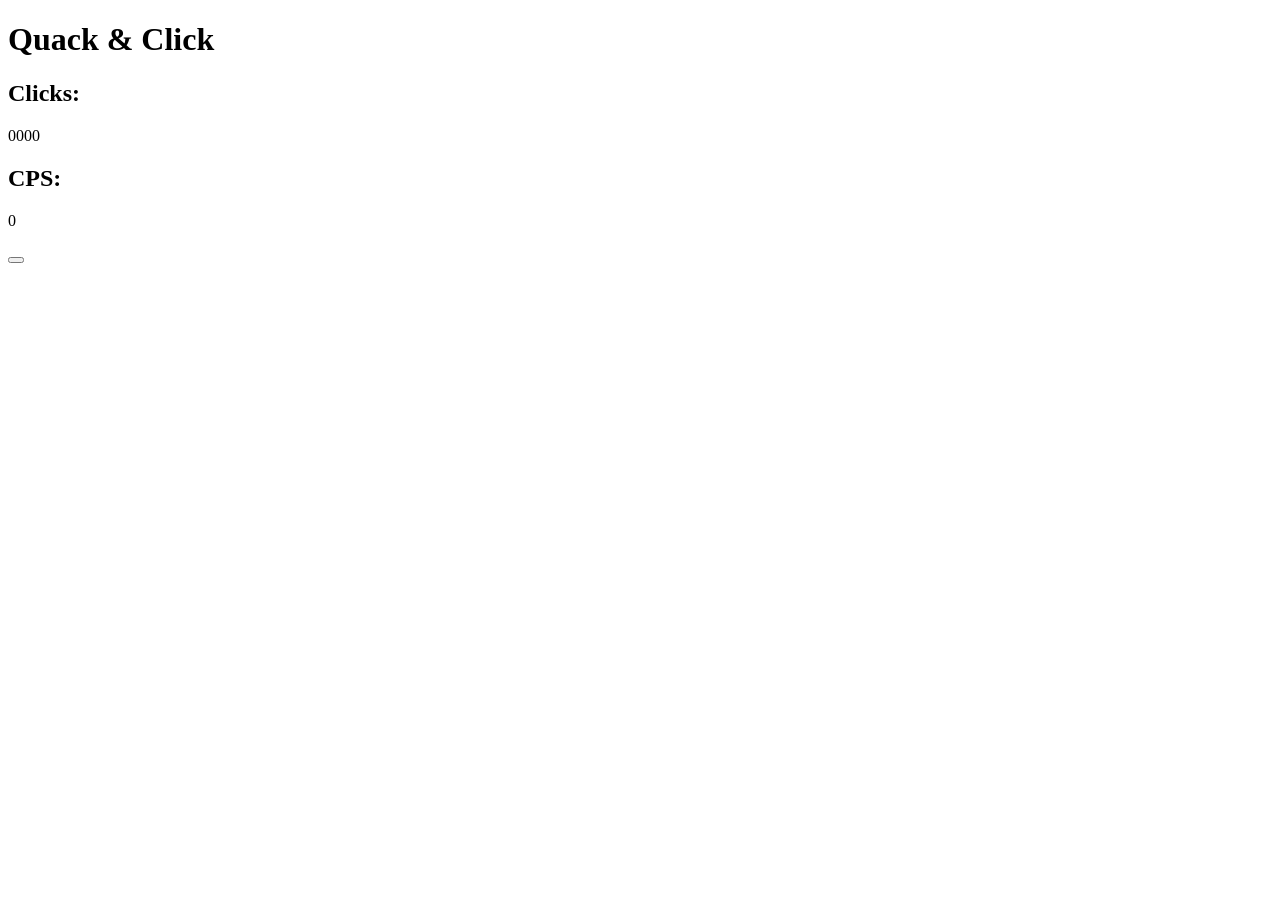
==== Cuack & Click/CODE/index.html @ 6a5e2f39 "Add files via upload" ====
<!DOCTYPE html>
<html lang="en">
<head>
    <meta charset="UTF-8">
    <meta name="viewport" content="width=device-width, initial-scale=1.0">
    <link rel="stylesheet" href="style.css">
    <script src="script.js" defer></script>
    <title>Quack-Click</title>
</head>
    <body>
        <header>
            <h1>Quack & Click</h1>
        </header>

        <div class="main">
            <div class="cuacks">
                <h2>Clicks:</h2>
                <p id="totalClicks">0000</p>

                <h2>CPS:</h2>
                <p id="cps">0</p>
            </div>

            <div class="duck">
                <button class="clicker" id="duckBtn"></button>
            </div>

            <div class="buff"></div>

            <div class="food"></div>
        </div>
    </body>
</html>
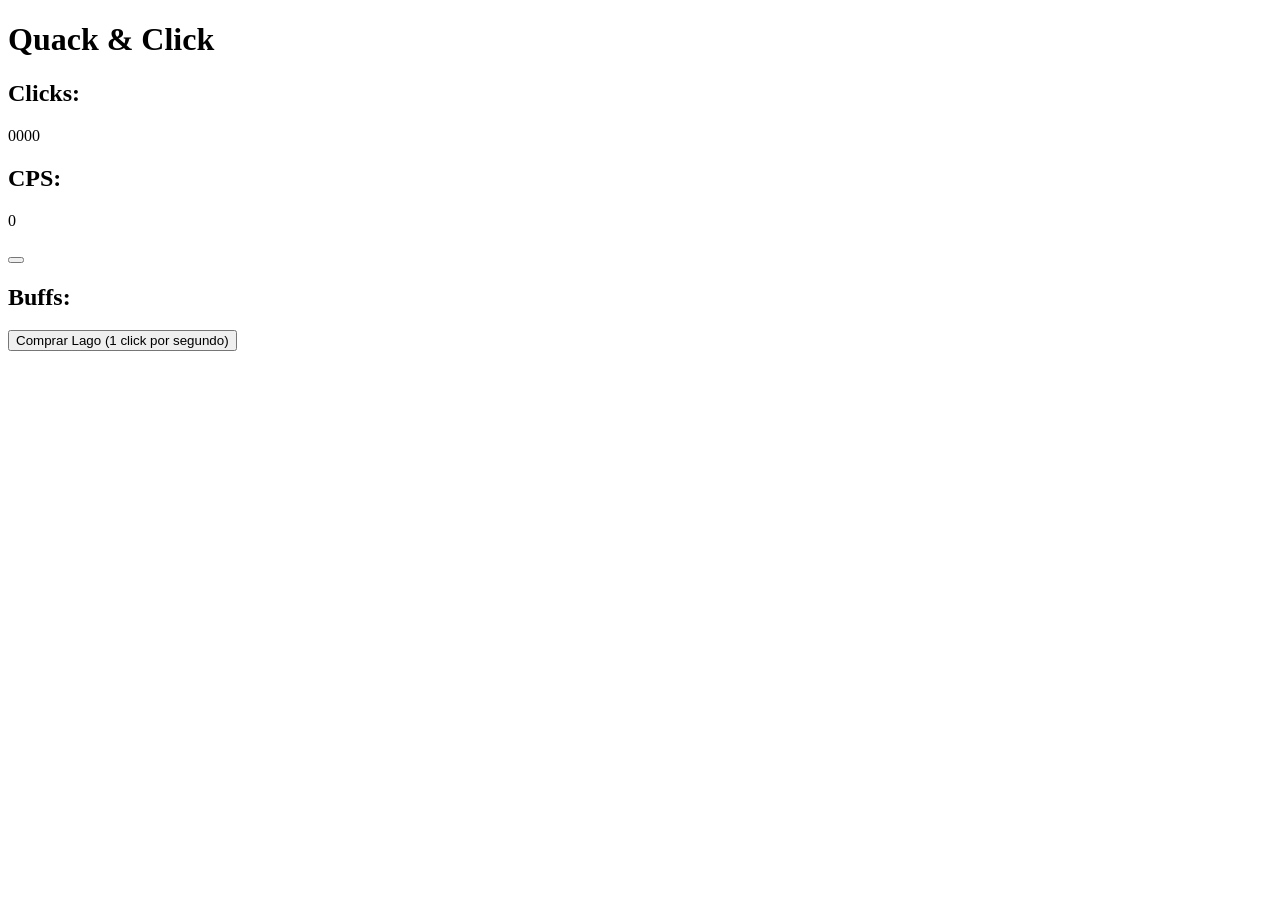
==== commit 1866247a: "Mejora_JS_Y_Boton_CPS-Prueba" ====
--- a/Cuack & Click/CODE/index.html
+++ b/Cuack & Click/CODE/index.html
@@ -25,7 +25,10 @@
                 <button class="clicker" id="duckBtn"></button>
             </div>
 
-            <div class="buff"></div>
+            <div class="buff">
+                <h2>Buffs:</h2>
+                <button class="buff-boton" onclick="comprarLago()">Comprar Lago (1 click por segundo)</button>
+            </div>
 
             <div class="food"></div>
         </div>
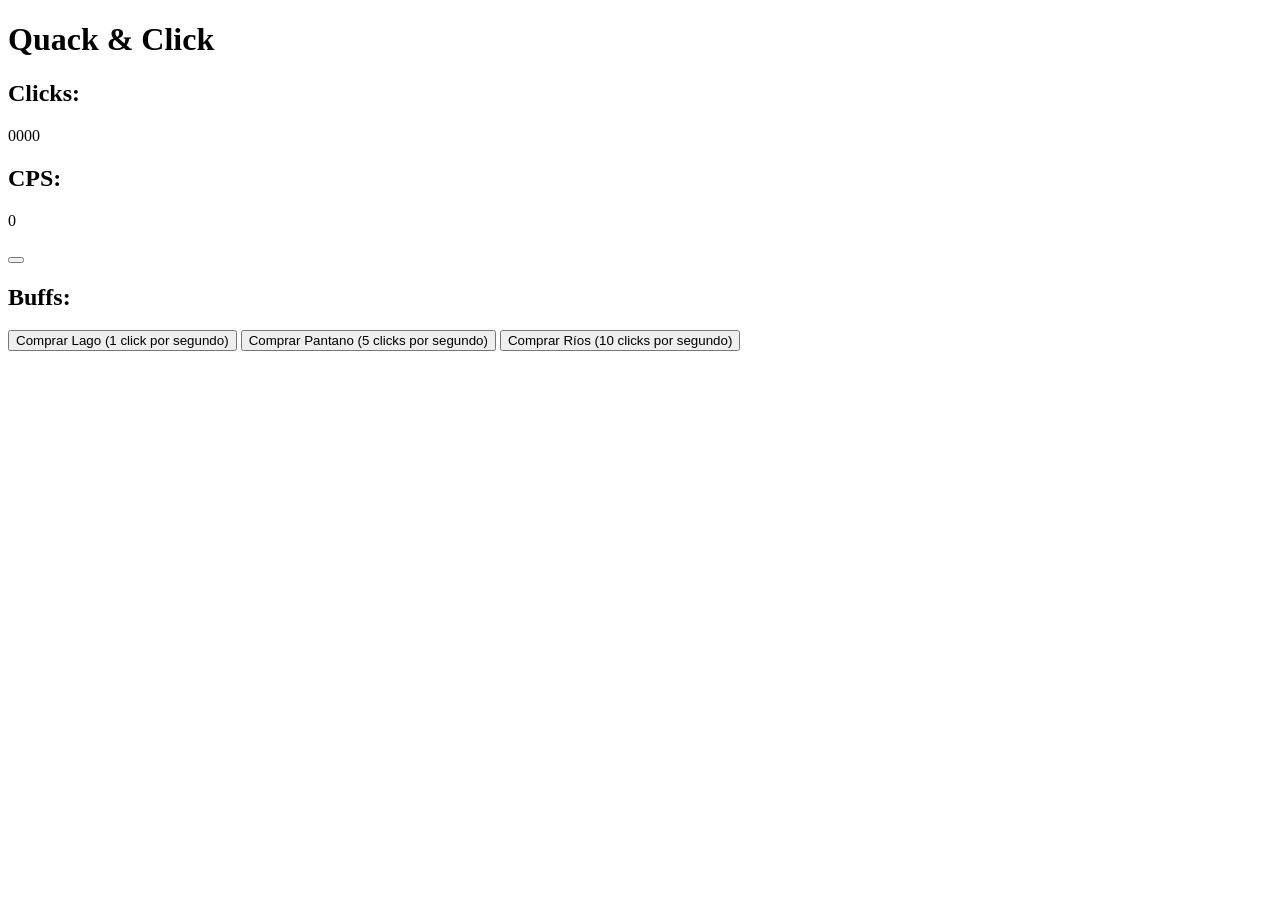
==== commit f76c0c3f: "Cambio HTML-JS / Añadir botones" ====
--- a/Cuack & Click/CODE/index.html
+++ b/Cuack & Click/CODE/index.html
@@ -28,6 +28,8 @@
             <div class="buff">
                 <h2>Buffs:</h2>
                 <button class="buff-boton" onclick="comprarLago()">Comprar Lago (1 click por segundo)</button>
+                <button class="buff-boton" onclick="comprarPantano()">Comprar Pantano (5 clicks por segundo)</button>
+                <button class="buff-boton" onclick="comprarRios()">Comprar Ríos (10 clicks por segundo)</button>
             </div>
 
             <div class="food"></div>
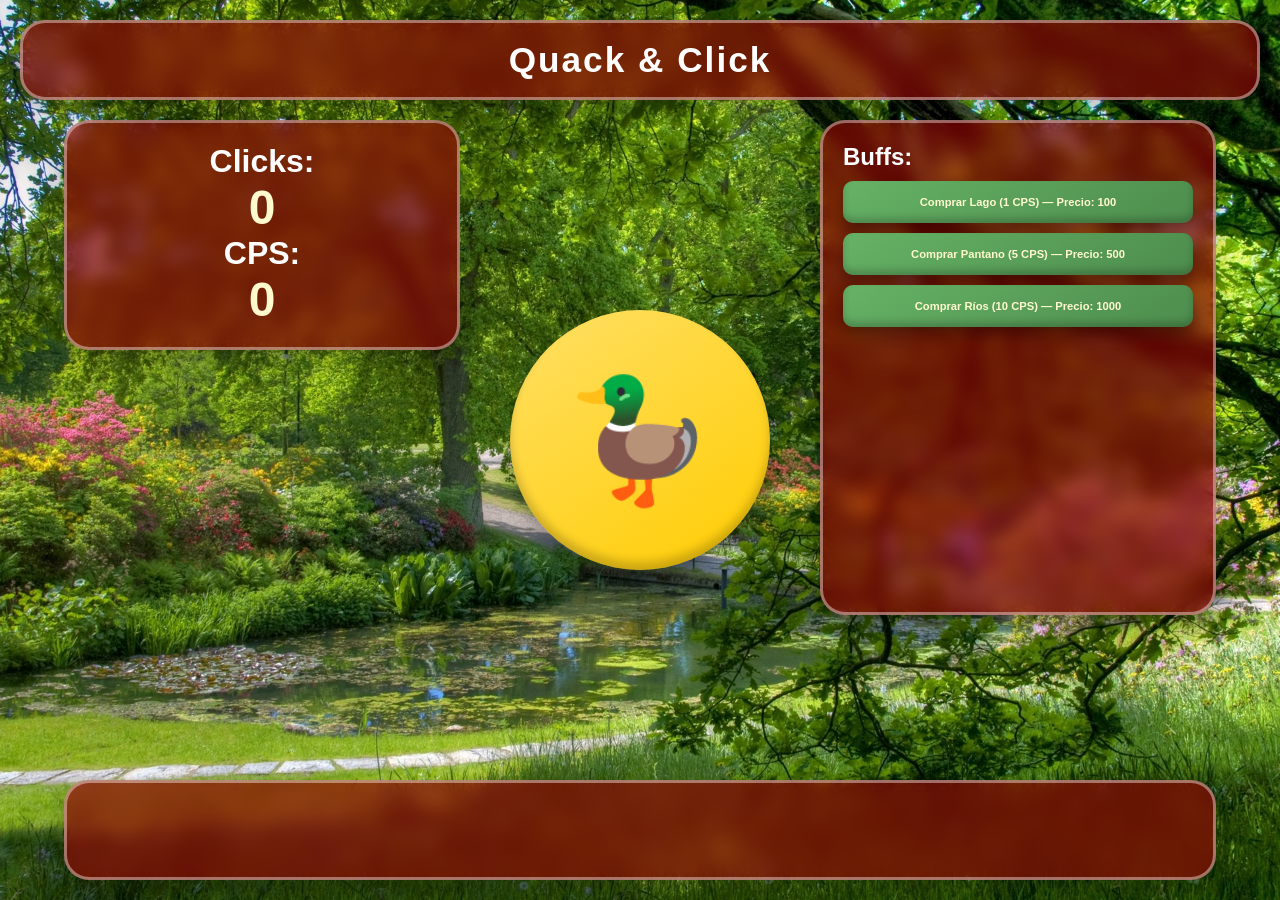
==== commit d8801293: "AgregacionDePrecios_ActualizacionJS" ====
--- a/Cuack & Click/CODE/index.html
+++ b/Cuack & Click/CODE/index.html
@@ -3,8 +3,8 @@
 <head>
     <meta charset="UTF-8">
     <meta name="viewport" content="width=device-width, initial-scale=1.0">
-    <link rel="stylesheet" href="style.css">
-    <script src="script.js" defer></script>
+    <link rel="stylesheet" href="CSS/style.css">
+    <script src="SCRIPT/script.js" defer></script>
     <title>Quack-Click</title>
 </head>
     <body>
@@ -27,9 +27,9 @@
 
             <div class="buff">
                 <h2>Buffs:</h2>
-                <button class="buff-boton" onclick="comprarLago()">Comprar Lago (1 click por segundo)</button>
-                <button class="buff-boton" onclick="comprarPantano()">Comprar Pantano (5 clicks por segundo)</button>
-                <button class="buff-boton" onclick="comprarRios()">Comprar Ríos (10 clicks por segundo)</button>
+                <button class="buff-boton" id="btnLago" onclick="comprarLago()">Comprar Lago (1 CPS) — Precio: 100</button>
+                <button class="buff-boton" id="btnPantano" onclick="comprarPantano()">Comprar Pantano (5 CPS) — Precio: 500</button>
+                <button class="buff-boton" id="btnRios" onclick="comprarRios()">Comprar Ríos (10 CPS) — Precio: 1000</button>
             </div>
 
             <div class="food"></div>
--- a/Cuack & Click/CODE/CSS/style.css
+++ b/Cuack & Click/CODE/CSS/style.css
@@ -0,0 +1,343 @@
+:root {
+    --granate: rgba(140, 4, 4, 0.669);
+}
+
+* {
+    margin: 0;
+    padding: 0;
+    box-sizing: border-box;
+}
+
+body {
+    font-family: Arial, Helvetica, sans-serif;
+    overflow: hidden;
+    color: white;
+    background-image: url('../../ASSETS/fondo.jpg');
+    background-size: cover;
+    background-position: center;
+    background-attachment: fixed;
+}
+
+/* HEADER */
+
+header {
+    width: calc(100% - 40px);
+    max-width: 1600px;
+    height: 80px;
+
+    background: var(--granate);
+    backdrop-filter: blur(10px);
+
+    display: flex;
+    align-items: center;
+    justify-content: center;
+
+    position: fixed;
+    top: 20px;
+    left: 50%;
+    transform: translateX(-50%);
+
+    border-radius: 25px;
+    z-index: 10;
+
+    box-shadow: 0 10px 25px rgba(0,0,0,0.25);
+    border: 3px solid rgba(255,255,255,0.4);
+}
+
+header h1 {
+    font-size: clamp(1.5rem, 3vw, 2.2rem);
+    letter-spacing: 2px;
+}
+
+/* MAIN — grid de 3 columnas + fila inferior para food */
+
+.main {
+    width: 100%;
+    height: 100vh;
+    padding-top: 120px;
+    padding-bottom: 20px;
+    padding-left: 5%;
+    padding-right: 5%;
+
+    display: grid;
+    grid-template-columns: 1fr auto 1fr;
+    grid-template-rows: 1fr auto;
+    grid-template-areas:
+        "cuacks duck buff"
+        "food   food  food";
+    gap: 20px;
+    align-items: start;
+}
+
+/* ESTILO GENERAL */
+
+.cuacks,
+.buff,
+.food {
+    background: var(--granate);
+    border: 3px solid rgba(255,255,255,0.4);
+    box-shadow: 0 10px 25px rgba(0,0,0,0.25);
+    backdrop-filter: blur(8px);
+}
+
+/* CUACKS */
+
+.cuacks {
+    grid-area: cuacks;
+    justify-self: start;
+
+    width: 100%;
+    max-width: 400px;
+
+    height: 230px;
+
+    border-radius: 25px;
+
+    display: flex;
+    flex-direction: column;
+    align-items: center;
+    justify-content: center;
+
+    transition: 0.3s;
+}
+
+.cuacks:hover {
+    transform: scale(1.03);
+}
+
+.cuacks h2 {
+    font-size: 2rem;
+}
+
+.cuacks p {
+    font-size: 3rem;
+    font-weight: bold;
+    color: #fffacd;
+}
+
+/* DUCK */
+
+.duck {
+    grid-area: duck;
+
+    width: clamp(320px, 22vw, 420px);
+    height: clamp(300px, 45vh, 420px);
+
+    border-radius: 35px;
+
+    display: flex;
+    align-items: center;
+    justify-content: center;
+
+    align-self: center;
+}
+
+/* BOTÓN */
+
+.clicker {
+    width: 260px;
+    height: 260px;
+
+    border-radius: 50%;
+    border: none;
+    cursor: pointer;
+
+    background: linear-gradient(145deg, #ffe066, #ffcc00);
+
+    box-shadow:
+        0 10px 20px rgba(0,0,0,0.3),
+        inset 0 -8px 10px rgba(0,0,0,0.2);
+
+    transition: 0.15s;
+}
+
+.clicker::before {
+    content: "🦆";
+    font-size: 120px;
+}
+
+.clicker:hover {
+    transform: scale(1.05);
+}
+
+.clicker:active {
+    transform: scale(0.95);
+}
+
+/* BUFFS */
+
+.buff {
+    grid-area: buff;
+    justify-self: end;
+
+    width: 100%;
+    max-width: 400px;
+
+    height: clamp(340px, 55vh, 560px);
+
+    border-radius: 25px;
+    padding: 20px;
+}
+
+.buff::before {
+    font-size: 2rem;
+    font-weight: bold;
+}
+
+.buff-boton {
+    width: 100%;
+    padding: 15px;
+    margin-top: 10px;
+
+    font-size: 0.7rem;
+    font-weight: bold;
+    color: #fffacd;
+
+    background: linear-gradient(145deg, #66b266, #4d8c4d);
+    border: none;
+    border-radius: 10px;
+    cursor: pointer;
+
+    box-shadow:
+        0 8px 15px rgba(0,0,0,0.3),
+        inset 0 -5px 7px rgba(0,0,0,0.2);
+
+    transition: 0.15s;
+}
+
+/* FOOD */
+
+.food {
+    grid-area: food;
+
+    width: 100%;
+    height: 100px;
+
+    border-radius: 25px;
+}
+
+/* RESPONSIVE — portátiles medianos */
+
+@media (max-width: 1200px) {
+
+    .duck {
+        width: clamp(300px, 20vw, 360px);
+    }
+
+    .clicker {
+        width: 190px;
+        height: 190px;
+    }
+
+    .clicker::before {
+        font-size: 85px;
+    }
+}
+
+/* RESPONSIVE — pantallas con poca altura (portátiles 768px alto) */
+
+@media (max-height: 820px) {
+
+    .cuacks {
+        height: 170px;
+    }
+
+    .cuacks h2 {
+        font-size: 1.6rem;
+    }
+
+    .cuacks p {
+        font-size: 2.4rem;
+    }
+
+    .duck {
+        height: clamp(260px, 40vh, 360px);
+    }
+
+    .clicker {
+        width: 170px;
+        height: 170px;
+    }
+
+    .clicker::before {
+        font-size: 75px;
+    }
+
+    .buff {
+        height: clamp(260px, 45vh, 380px);
+    }
+
+    .buff::before {
+        font-size: 1.6rem;
+    }
+
+    .food {
+        height: 80px;
+    }
+}
+
+/* RESPONSIVE — tablets y móviles */
+
+@media (max-width: 900px) {
+
+    body {
+        overflow-y: auto;
+    }
+
+    .main {
+        height: auto;
+        padding-bottom: 40px;
+
+        grid-template-columns: 1fr;
+        grid-template-rows: auto;
+        grid-template-areas:
+            "cuacks"
+            "duck"
+            "buff"
+            "food";
+        justify-items: center;
+    }
+
+    .cuacks,
+    .buff,
+    .food {
+        width: 90%;
+        max-width: 400px;
+        justify-self: center;
+    }
+
+    .duck {
+        width: 90%;
+        max-width: 400px;
+    }
+
+    .buff {
+        height: auto;
+        min-height: 200px;
+    }
+}
+
+@media (max-width: 600px) {
+
+    .clicker {
+        width: 170px;
+        height: 170px;
+    }
+
+    .clicker::before {
+        font-size: 70px;
+    }
+
+    .duck {
+        height: 300px;
+    }
+
+    .cuacks h2,
+    .buff::before {
+        font-size: 1.5rem;
+    }
+
+    .cuacks p {
+        font-size: 2rem;
+    }
+}
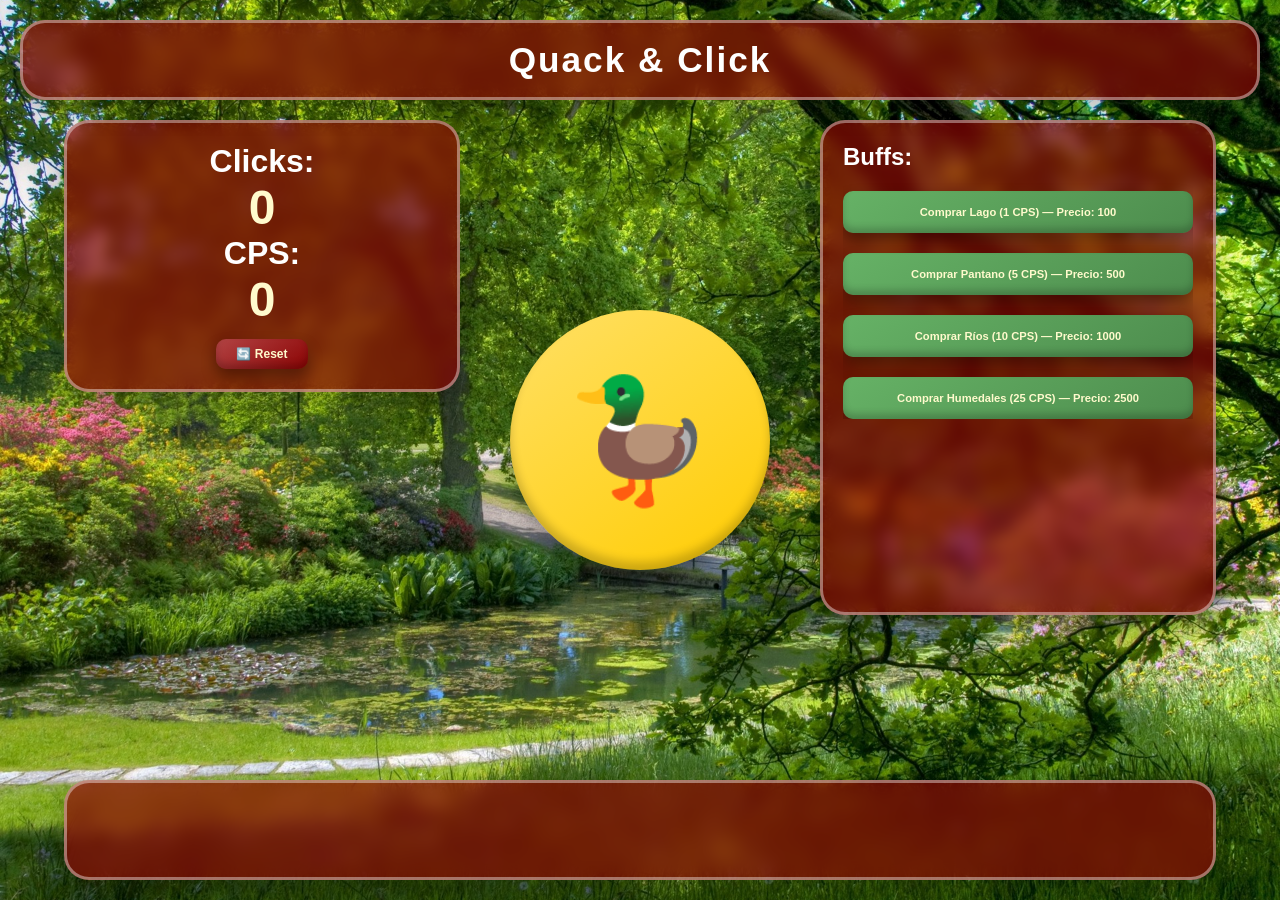
==== commit 0b86f87b: "Cambios CSS / Añadir bootones HTML / Añadir funcionalidad JS" ====
--- a/Cuack & Click/CODE/index.html
+++ b/Cuack & Click/CODE/index.html
@@ -19,17 +19,24 @@
 
                 <h2>CPS:</h2>
                 <p id="cps">0</p>
+
+                <button class="reset-boton" onclick="resetGame()">🔄 Reset</button>
             </div>
 
             <div class="duck">
                 <button class="clicker" id="duckBtn"></button>
             </div>
 
+            
+
             <div class="buff">
                 <h2>Buffs:</h2>
-                <button class="buff-boton" id="btnLago" onclick="comprarLago()">Comprar Lago (1 CPS) — Precio: 100</button>
-                <button class="buff-boton" id="btnPantano" onclick="comprarPantano()">Comprar Pantano (5 CPS) — Precio: 500</button>
-                <button class="buff-boton" id="btnRios" onclick="comprarRios()">Comprar Ríos (10 CPS) — Precio: 1000</button>
+                <div class="buff-lista">
+                    <button class="buff-boton" id="btnLago" onclick="comprarLago()">Comprar Lago (1 CPS) — Precio: 100</button>
+                    <button class="buff-boton" id="btnPantano" onclick="comprarPantano()">Comprar Pantano (5 CPS) — Precio: 500</button>
+                    <button class="buff-boton" id="btnRios" onclick="comprarRios()">Comprar Ríos (10 CPS) — Precio: 1000</button>
+                    <button class="buff-boton" id="btnHumedales" onclick="comprarHumedales()">Comprar Humedales (25 CPS) — Precio: 2500</button>
+                </div>
             </div>
 
             <div class="food"></div>
--- a/Cuack & Click/CODE/CSS/style.css
+++ b/Cuack & Click/CODE/CSS/style.css
@@ -89,9 +89,11 @@
     width: 100%;
     max-width: 400px;
 
-    height: 230px;
+    height: auto;
+    min-height: 230px;
 
     border-radius: 25px;
+    padding: 20px;
 
     display: flex;
     flex-direction: column;
@@ -115,6 +117,34 @@
     color: #fffacd;
 }
 
+.reset-boton {
+    margin-top: 12px;
+    padding: 8px 20px;
+
+    font-size: 0.75rem;
+    font-weight: bold;
+    color: #fffacd;
+
+    background: linear-gradient(145deg, #b24444, #8c0404);
+    border: none;
+    border-radius: 10px;
+    cursor: pointer;
+
+    box-shadow:
+        0 8px 15px rgba(0,0,0,0.3),
+        inset 0 -5px 7px rgba(0,0,0,0.2);
+
+    transition: 0.15s;
+}
+
+.reset-boton:hover {
+    transform: scale(1.05);
+}
+
+.reset-boton:active {
+    transform: scale(0.95);
+}
+
 /* DUCK */
 
 .duck {
@@ -177,6 +207,9 @@
 
     border-radius: 25px;
     padding: 20px;
+
+    overflow-y: auto;
+    overflow-x: hidden;
 }
 
 .buff::before {
@@ -205,6 +238,15 @@
     transition: 0.15s;
 }
 
+.buff-lista {
+    display: flex;
+    flex-direction: column;
+    gap: 10px;
+    margin-top: 10px;
+    max-height: calc(100% - 40px);
+    overflow-y: auto;
+}
+
 /* FOOD */
 
 .food {
@@ -239,7 +281,8 @@
 @media (max-height: 820px) {
 
     .cuacks {
-        height: 170px;
+        height: auto;
+        min-height: 170px;
     }
 
     .cuacks h2 {
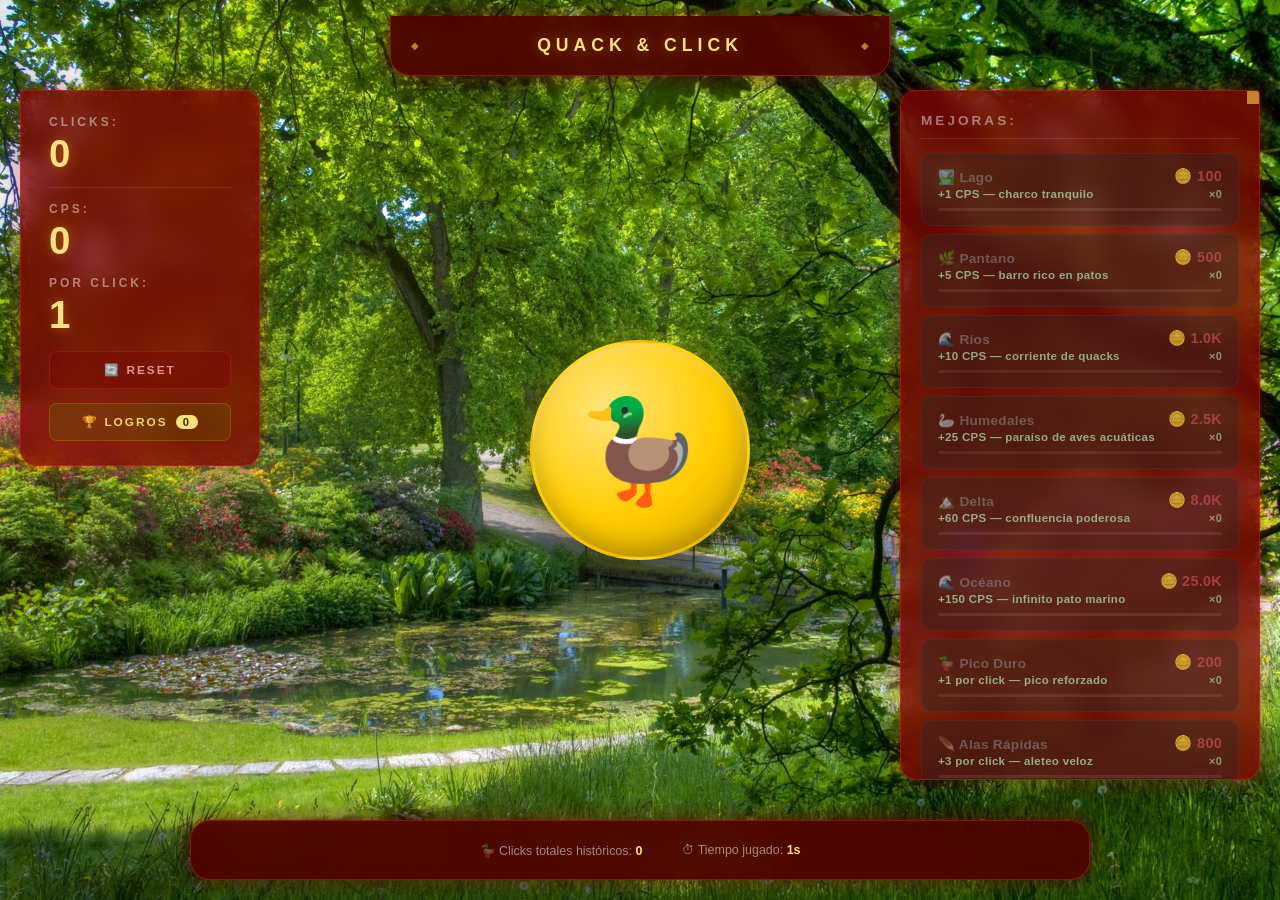
==== commit 1996aa8d: "Cambio_Masivo" ====
--- a/Cuack & Click/CODE/index.html
+++ b/Cuack & Click/CODE/index.html
@@ -4,42 +4,67 @@
     <meta charset="UTF-8">
     <meta name="viewport" content="width=device-width, initial-scale=1.0">
     <link rel="stylesheet" href="CSS/style.css">
-    <script src="SCRIPT/script.js" defer></script>
     <title>Quack-Click</title>
 </head>
-    <body>
-        <header>
-            <h1>Quack & Click</h1>
-        </header>
+<body>
+    <header>
+        <h1>Quack &amp; Click</h1>
+    </header>
 
-        <div class="main">
-            <div class="cuacks">
-                <h2>Clicks:</h2>
-                <p id="totalClicks">0000</p>
+    <!-- LOGROS PANEL -->
+    <div class="logros-panel" id="logrosPanel">
+        <div class="logros-header">
+            <h2>🏆 Logros</h2>
+            <button class="logros-close" onclick="toggleLogros()">✕</button>
+        </div>
+        <div class="logros-lista" id="logrosLista"></div>
+    </div>
 
-                <h2>CPS:</h2>
-                <p id="cps">0</p>
+    <!-- NOTIFICACION LOGRO -->
+    <div class="logro-notif" id="logroNotif">
+        <span class="logro-notif-icon">🏆</span>
+        <div>
+            <div class="logro-notif-titulo">¡Logro desbloqueado!</div>
+            <div class="logro-notif-nombre" id="logroNotifNombre"></div>
+        </div>
+    </div>
 
-                <button class="reset-boton" onclick="resetGame()">🔄 Reset</button>
+    <div class="main">
+        <!-- STATS -->
+        <div class="cuacks">
+            <h2>Clicks:</h2>
+            <p id="totalClicks">0</p>
+
+            <h2>CPS:</h2>
+            <p id="cps">0</p>
+
+            <h2>Por Click:</h2>
+            <p id="porClick">1</p>
+
+            <button class="reset-boton" onclick="resetGame()">🔄 Reset</button>
+            <button class="logros-boton" onclick="toggleLogros()">🏆 Logros <span id="logrosCount" class="logros-badge">0</span></button>
+        </div>
+
+        <!-- PATO -->
+        <div class="duck">
+            <button class="clicker" id="duckBtn"></button>
+        </div>
+
+        <!-- UPGRADES -->
+        <div class="buff">
+            <h2>Mejoras:</h2>
+            <div class="buff-lista" id="buffLista"></div>
+        </div>
+
+        <!-- BARRA INFERIOR -->
+        <div class="food" id="foodBar">
+            <div class="food-stats">
+                <span>🦆 Clicks totales históricos: <strong id="clicksHistoricos">0</strong></span>
+                <span>⏱ Tiempo jugado: <strong id="tiempoJugado">0s</strong></span>
             </div>
+        </div>
+    </div>
 
-            <div class="duck">
-                <button class="clicker" id="duckBtn"></button>
-            </div>
-
-            
-
-            <div class="buff">
-                <h2>Buffs:</h2>
-                <div class="buff-lista">
-                    <button class="buff-boton" id="btnLago" onclick="comprarLago()">Comprar Lago (1 CPS) — Precio: 100</button>
-                    <button class="buff-boton" id="btnPantano" onclick="comprarPantano()">Comprar Pantano (5 CPS) — Precio: 500</button>
-                    <button class="buff-boton" id="btnRios" onclick="comprarRios()">Comprar Ríos (10 CPS) — Precio: 1000</button>
-                    <button class="buff-boton" id="btnHumedales" onclick="comprarHumedales()">Comprar Humedales (25 CPS) — Precio: 2500</button>
-                </div>
-            </div>
-
-            <div class="food"></div>
-        </div>
-    </body>
+    <script src="SCRIPT/script.js" defer></script>
+</body>
 </html>
--- a/Cuack & Click/CODE/CSS/style.css
+++ b/Cuack & Click/CODE/CSS/style.css
@@ -1,15 +1,19 @@
 :root {
-    --granate: rgba(140, 4, 4, 0.669);
-}
-
-* {
-    margin: 0;
-    padding: 0;
-    box-sizing: border-box;
-}
+    --granate: rgba(130, 0, 0, 0.75);
+    --granate-oscuro: rgba(80, 0, 0, 0.9);
+    --granate-borde: rgba(220, 60, 60, 0.35);
+    --granate-brillo: rgba(255, 100, 100, 0.15);
+    --dorado: #ffe080;
+    --dorado-dim: rgba(255, 210, 80, 0.6);
+    --sombra-roja: 0 0 20px rgba(180, 0, 0, 0.4);
+    --verde: rgba(30, 90, 30, 0.55);
+    --verde-borde: rgba(80, 180, 80, 0.2);
+}
+
+* { margin: 0; padding: 0; box-sizing: border-box; }
 
 body {
-    font-family: Arial, Helvetica, sans-serif;
+    font-family: 'Segoe UI', Arial, sans-serif;
     overflow: hidden;
     color: white;
     background-image: url('../../ASSETS/fondo.jpg');
@@ -18,369 +22,320 @@
     background-attachment: fixed;
 }
 
-/* HEADER */
-
+/* ── HEADER ── */
 header {
-    width: calc(100% - 40px);
-    max-width: 1600px;
-    height: 80px;
-
-    background: var(--granate);
-    backdrop-filter: blur(10px);
-
-    display: flex;
-    align-items: center;
-    justify-content: center;
-
-    position: fixed;
-    top: 20px;
-    left: 50%;
-    transform: translateX(-50%);
-
-    border-radius: 25px;
+    width: 100%; max-width: 500px; height: 60px;
+    background: var(--granate-oscuro);
+    backdrop-filter: blur(14px);
+    display: flex; align-items: center; justify-content: center;
+    position: fixed; top: 16px; left: 50%; transform: translateX(-50%);
+    border-radius: 0 0 20px 20px;
+    border: 1.5px solid var(--granate-borde); border-top: none;
     z-index: 10;
-
-    box-shadow: 0 10px 25px rgba(0,0,0,0.25);
-    border: 3px solid rgba(255,255,255,0.4);
-}
-
+    box-shadow: var(--sombra-roja), 0 8px 24px rgba(0,0,0,0.5);
+}
+header::before, header::after { content: '◆'; color: var(--dorado-dim); font-size: 10px; position: absolute; }
+header::before { left: 20px; }
+header::after  { right: 20px; }
 header h1 {
-    font-size: clamp(1.5rem, 3vw, 2.2rem);
-    letter-spacing: 2px;
-}
-
-/* MAIN — grid de 3 columnas + fila inferior para food */
-
+    font-size: 1.1rem; letter-spacing: 5px; text-transform: uppercase;
+    font-weight: 700; color: var(--dorado);
+    text-shadow: 0 0 16px rgba(255,200,0,0.4);
+}
+
+/* ── LAYOUT ── */
 .main {
-    width: 100%;
-    height: 100vh;
-    padding-top: 120px;
-    padding-bottom: 20px;
-    padding-left: 5%;
-    padding-right: 5%;
-
-    display: grid;
-    grid-template-columns: 1fr auto 1fr;
-    grid-template-rows: 1fr auto;
-    grid-template-areas:
-        "cuacks duck buff"
-        "food   food  food";
-    gap: 20px;
-    align-items: start;
-}
-
-/* ESTILO GENERAL */
-
-.cuacks,
-.buff,
+    width: 100%; height: 100vh; position: relative;
+    padding: 90px 20px 160px 20px;
+}
+
+/* ── DUCK ── */
+.duck {
+    position: absolute; top: 50%; left: 50%;
+    transform: translate(-50%, -50%);
+    display: flex; align-items: center; justify-content: center;
+}
+
+/* ── STATS PANEL ── */
+.cuacks {
+    position: absolute; top: 90px; left: 20px; width: 240px;
+    background: var(--granate); backdrop-filter: blur(12px);
+    border: 1.5px solid var(--granate-borde);
+    border-radius: 4px 16px 16px 16px;
+    box-shadow: var(--sombra-roja), inset 0 0 30px rgba(200,0,0,0.1);
+    padding: 24px 28px;
+}
+.cuacks h2 {
+    font-size: 0.75rem; letter-spacing: 3px; text-transform: uppercase;
+    color: rgba(255,255,255,0.45); margin-bottom: 4px; margin-top: 14px;
+}
+.cuacks h2:first-child { margin-top: 0; }
+.cuacks p {
+    font-size: 2.4rem; font-weight: 800; color: var(--dorado);
+    text-shadow: 0 0 12px rgba(255,200,0,0.35); line-height: 1.1;
+    transition: transform 0.1s ease;
+}
+.cuacks p:first-of-type {
+    padding-bottom: 12px; margin-bottom: 10px;
+    border-bottom: 1px solid rgba(255,255,255,0.1);
+}
+.cuacks p.bump { transform: scale(1.08); }
+
+.reset-boton, .logros-boton {
+    margin-top: 14px; width: 100%; padding: 11px 0;
+    font-size: 0.74rem; font-weight: 700; letter-spacing: 2px;
+    text-transform: uppercase; cursor: pointer;
+    border-radius: 8px; transition: all 0.15s ease;
+}
+.reset-boton {
+    color: rgba(255,180,180,0.8);
+    background: rgba(120,0,0,0.4); border: 1px solid rgba(255,80,80,0.2);
+}
+.reset-boton:hover { background: rgba(180,0,0,0.55); color: #ffb0b0; border-color: rgba(255,100,100,0.4); }
+.reset-boton:active { transform: scale(0.96); }
+
+.logros-boton {
+    color: rgba(255,230,130,0.9);
+    background: rgba(100,80,0,0.4); border: 1px solid rgba(255,200,0,0.2);
+    display: flex; align-items: center; justify-content: center; gap: 8px;
+}
+.logros-boton:hover { background: rgba(140,110,0,0.5); border-color: rgba(255,200,0,0.4); }
+.logros-badge {
+    background: var(--dorado); color: #330; font-size: 0.7rem;
+    font-weight: 900; border-radius: 20px; padding: 1px 7px; min-width: 20px;
+    text-align: center;
+}
+
+/* ── BUFFS ── */
+.buff {
+    position: absolute; top: 90px; right: 20px; width: 360px;
+    max-height: calc(100vh - 210px);
+    background: var(--granate); backdrop-filter: blur(12px);
+    border: 1.5px solid var(--granate-borde);
+    border-radius: 16px 4px 16px 16px;
+    box-shadow: var(--sombra-roja), inset 0 0 30px rgba(200,0,0,0.1);
+    padding: 22px 20px; overflow-y: auto; overflow-x: hidden;
+}
+.buff::before {
+    content: ''; position: absolute; top: -1.5px; right: -1.5px;
+    width: 14px; height: 14px; background: var(--dorado-dim); border-radius: 0 3px 0 0;
+}
+.buff::-webkit-scrollbar { width: 3px; }
+.buff::-webkit-scrollbar-thumb { background: rgba(255,255,255,0.2); border-radius: 3px; }
+.buff h2 {
+    font-size: 0.85rem; letter-spacing: 3px; text-transform: uppercase;
+    color: rgba(255,255,255,0.45); margin-bottom: 14px; padding-bottom: 10px;
+    border-bottom: 1px solid rgba(255,255,255,0.1);
+}
+.buff-lista { display: flex; flex-direction: column; gap: 8px; }
+
+/* ── BUFF BUTTON ── */
+.buff-boton {
+    width: 100%; padding: 14px 16px;
+    font-size: 0.82rem; font-weight: 600; letter-spacing: 0.3px;
+    color: #c8f0c8; text-align: left;
+    background: var(--verde); border: 1px solid var(--verde-borde);
+    border-radius: 10px; cursor: pointer;
+    transition: all 0.12s ease;
+    box-shadow: inset 0 1px 0 rgba(255,255,255,0.07);
+    position: relative; overflow: hidden;
+}
+.buff-boton:hover:not(:disabled) { background: rgba(50,120,50,0.7); border-color: rgba(100,200,100,0.35); }
+.buff-boton:active:not(:disabled) { transform: scale(0.97); }
+
+/* Disabled state */
+.buff-boton:disabled {
+    color: rgba(150,150,150,0.5);
+    background: rgba(40,40,40,0.4);
+    border-color: rgba(100,100,100,0.15);
+    cursor: not-allowed;
+    box-shadow: none;
+}
+.buff-boton:disabled .buff-nombre { color: rgba(150,150,150,0.5); }
+.buff-boton:disabled .buff-precio { color: rgba(200,80,80,0.7); }
+
+.buff-boton-inner { display: flex; justify-content: space-between; align-items: center; gap: 8px; }
+.buff-izq { display: flex; flex-direction: column; gap: 3px; flex: 1; }
+.buff-nombre { font-weight: 700; font-size: 0.85rem; color: #e8ffe8; }
+.buff-desc { font-size: 0.72rem; color: rgba(180,230,180,0.7); }
+.buff-der { display: flex; flex-direction: column; align-items: flex-end; gap: 3px; }
+.buff-precio { font-weight: 800; font-size: 0.9rem; color: var(--dorado); white-space: nowrap; }
+.buff-comprados { font-size: 0.68rem; color: rgba(180,230,180,0.6); white-space: nowrap; }
+
+/* Barra de progreso */
+.buff-progress-wrap {
+    margin-top: 8px; height: 3px; border-radius: 2px;
+    background: rgba(255,255,255,0.08); overflow: hidden;
+}
+.buff-progress-bar {
+    height: 100%; border-radius: 2px;
+    background: linear-gradient(90deg, rgba(80,180,80,0.6), rgba(140,220,80,0.8));
+    transition: width 0.3s ease;
+}
+.buff-boton:disabled .buff-progress-bar {
+    background: linear-gradient(90deg, rgba(180,60,60,0.5), rgba(220,80,80,0.6));
+}
+
+/* ── BOTÓN PATO ── */
+.clicker {
+    width: 220px; height: 220px;
+    border-radius: 50%; border: 3px solid rgba(255,210,0,0.3);
+    cursor: pointer;
+    background: radial-gradient(circle at 35% 30%, #ffe57a, #ffcc00 55%, #cc9900);
+    box-shadow:
+        0 0 0 10px rgba(255,200,0,0.06), 0 0 0 20px rgba(255,200,0,0.03),
+        0 16px 40px rgba(0,0,0,0.5),
+        inset 0 -10px 20px rgba(0,0,0,0.2), inset 0 4px 10px rgba(255,255,255,0.25);
+    transition: transform 0.12s ease, box-shadow 0.12s ease;
+    display: flex; align-items: center; justify-content: center;
+    font-size: 100px; line-height: 1;
+    user-select: none; -webkit-user-select: none;
+}
+.clicker::before { content: "🦆"; font-size: 100px; pointer-events: none; }
+.clicker:hover {
+    transform: scale(1.07) translateY(-4px);
+    box-shadow:
+        0 0 0 14px rgba(255,200,0,0.08), 0 0 0 28px rgba(255,200,0,0.03),
+        0 24px 50px rgba(0,0,0,0.55),
+        inset 0 -10px 20px rgba(0,0,0,0.2), inset 0 4px 10px rgba(255,255,255,0.25);
+}
+.clicker:active {
+    transform: scale(0.91) translateY(3px);
+    box-shadow:
+        0 0 0 6px rgba(255,200,0,0.05), 0 6px 16px rgba(0,0,0,0.5),
+        inset 0 6px 16px rgba(0,0,0,0.3);
+}
+
+/* ── FLOATING NUMBERS ── */
+.float-num {
+    position: fixed; pointer-events: none; z-index: 999;
+    font-weight: 900; font-size: 1.4rem; color: var(--dorado);
+    text-shadow: 0 2px 8px rgba(0,0,0,0.8), 0 0 20px rgba(255,200,0,0.5);
+    animation: floatUp 1s ease-out forwards;
+    user-select: none; white-space: nowrap;
+}
+.float-num.cps-tick {
+    font-size: 0.85rem; color: rgba(200,255,200,0.9); font-weight: 700;
+}
+@keyframes floatUp {
+    0%   { opacity: 1; transform: translateY(0) scale(1); }
+    20%  { opacity: 1; transform: translateY(-15px) scale(1.15); }
+    100% { opacity: 0; transform: translateY(-70px) scale(0.8); }
+}
+
+/* ── FOOD BAR ── */
 .food {
-    background: var(--granate);
-    border: 3px solid rgba(255,255,255,0.4);
-    box-shadow: 0 10px 25px rgba(0,0,0,0.25);
-    backdrop-filter: blur(8px);
-}
-
-/* CUACKS */
-
-.cuacks {
-    grid-area: cuacks;
-    justify-self: start;
-
-    width: 100%;
-    max-width: 400px;
-
-    height: auto;
-    min-height: 230px;
-
-    border-radius: 25px;
-    padding: 20px;
-
-    display: flex;
+    position: absolute; bottom: 20px; left: 50%; transform: translateX(-50%);
+    width: calc(100% - 40px); max-width: 900px; height: 60px;
+    background: var(--granate-oscuro); backdrop-filter: blur(14px);
+    border: 1.5px solid var(--granate-borde); border-radius: 20px;
+    box-shadow: var(--sombra-roja), 0 -4px 20px rgba(0,0,0,0.3);
+    display: flex; align-items: center; justify-content: center;
+}
+.food-stats {
+    display: flex; gap: 40px; font-size: 0.78rem;
+    color: rgba(255,255,255,0.5);
+}
+.food-stats strong { color: var(--dorado); }
+
+/* ── LOGROS PANEL ── */
+.logros-panel {
+    position: fixed; top: 90px; left: 50%; transform: translateX(-50%);
+    width: 500px; max-height: 70vh;
+    background: var(--granate-oscuro); backdrop-filter: blur(20px);
+    border: 1.5px solid var(--granate-borde); border-radius: 20px;
+    z-index: 100;
+    box-shadow: var(--sombra-roja), 0 20px 60px rgba(0,0,0,0.7);
+    display: none;
     flex-direction: column;
-    align-items: center;
-    justify-content: center;
-
-    transition: 0.3s;
-}
-
-.cuacks:hover {
-    transform: scale(1.03);
-}
-
-.cuacks h2 {
-    font-size: 2rem;
-}
-
-.cuacks p {
-    font-size: 3rem;
-    font-weight: bold;
-    color: #fffacd;
-}
-
-.reset-boton {
-    margin-top: 12px;
-    padding: 8px 20px;
-
-    font-size: 0.75rem;
-    font-weight: bold;
-    color: #fffacd;
-
-    background: linear-gradient(145deg, #b24444, #8c0404);
-    border: none;
-    border-radius: 10px;
-    cursor: pointer;
-
-    box-shadow:
-        0 8px 15px rgba(0,0,0,0.3),
-        inset 0 -5px 7px rgba(0,0,0,0.2);
-
-    transition: 0.15s;
-}
-
-.reset-boton:hover {
-    transform: scale(1.05);
-}
-
-.reset-boton:active {
-    transform: scale(0.95);
-}
-
-/* DUCK */
-
-.duck {
-    grid-area: duck;
-
-    width: clamp(320px, 22vw, 420px);
-    height: clamp(300px, 45vh, 420px);
-
-    border-radius: 35px;
-
-    display: flex;
-    align-items: center;
-    justify-content: center;
-
-    align-self: center;
-}
-
-/* BOTÓN */
-
-.clicker {
-    width: 260px;
-    height: 260px;
-
-    border-radius: 50%;
-    border: none;
-    cursor: pointer;
-
-    background: linear-gradient(145deg, #ffe066, #ffcc00);
-
-    box-shadow:
-        0 10px 20px rgba(0,0,0,0.3),
-        inset 0 -8px 10px rgba(0,0,0,0.2);
-
-    transition: 0.15s;
-}
-
-.clicker::before {
-    content: "🦆";
-    font-size: 120px;
-}
-
-.clicker:hover {
-    transform: scale(1.05);
-}
-
-.clicker:active {
-    transform: scale(0.95);
-}
-
-/* BUFFS */
-
-.buff {
-    grid-area: buff;
-    justify-self: end;
-
-    width: 100%;
-    max-width: 400px;
-
-    height: clamp(340px, 55vh, 560px);
-
-    border-radius: 25px;
-    padding: 20px;
-
-    overflow-y: auto;
-    overflow-x: hidden;
-}
-
-.buff::before {
-    font-size: 2rem;
-    font-weight: bold;
-}
-
-.buff-boton {
-    width: 100%;
-    padding: 15px;
-    margin-top: 10px;
-
-    font-size: 0.7rem;
-    font-weight: bold;
-    color: #fffacd;
-
-    background: linear-gradient(145deg, #66b266, #4d8c4d);
-    border: none;
-    border-radius: 10px;
-    cursor: pointer;
-
-    box-shadow:
-        0 8px 15px rgba(0,0,0,0.3),
-        inset 0 -5px 7px rgba(0,0,0,0.2);
-
-    transition: 0.15s;
-}
-
-.buff-lista {
-    display: flex;
-    flex-direction: column;
-    gap: 10px;
-    margin-top: 10px;
-    max-height: calc(100% - 40px);
-    overflow-y: auto;
-}
-
-/* FOOD */
-
-.food {
-    grid-area: food;
-
-    width: 100%;
-    height: 100px;
-
-    border-radius: 25px;
-}
-
-/* RESPONSIVE — portátiles medianos */
-
-@media (max-width: 1200px) {
-
-    .duck {
-        width: clamp(300px, 20vw, 360px);
-    }
-
-    .clicker {
-        width: 190px;
-        height: 190px;
-    }
-
-    .clicker::before {
-        font-size: 85px;
-    }
-}
-
-/* RESPONSIVE — pantallas con poca altura (portátiles 768px alto) */
-
+    overflow: hidden;
+}
+.logros-panel.visible { display: flex; animation: panelIn 0.2s ease-out; }
+.logros-panel:not(.visible) { display: none; }
+@keyframes panelIn {
+    from { opacity: 0; transform: translateX(-50%) scale(0.95) translateY(-10px); }
+    to   { opacity: 1; transform: translateX(-50%) scale(1) translateY(0); }
+}
+.logros-header {
+    display: flex; justify-content: space-between; align-items: center;
+    padding: 18px 24px; border-bottom: 1px solid rgba(255,255,255,0.1);
+    flex-shrink: 0;
+}
+.logros-header h2 { font-size: 1rem; letter-spacing: 3px; text-transform: uppercase; color: var(--dorado); }
+.logros-close {
+    background: none; border: none; color: rgba(255,255,255,0.4);
+    font-size: 1.1rem; cursor: pointer; padding: 4px 8px; border-radius: 6px;
+    transition: all 0.1s;
+}
+.logros-close:hover { background: rgba(255,255,255,0.1); color: white; }
+.logros-lista {
+    overflow-y: auto; padding: 16px 24px;
+    display: grid; grid-template-columns: 1fr 1fr; gap: 10px;
+}
+.logros-lista::-webkit-scrollbar { width: 3px; }
+.logros-lista::-webkit-scrollbar-thumb { background: rgba(255,255,255,0.2); border-radius: 3px; }
+
+.logro-item {
+    padding: 14px; border-radius: 12px;
+    border: 1px solid rgba(255,255,255,0.08);
+    background: rgba(255,255,255,0.04);
+    display: flex; gap: 12px; align-items: flex-start;
+    transition: all 0.2s;
+}
+.logro-item.desbloqueado {
+    background: rgba(255,200,0,0.07);
+    border-color: rgba(255,200,0,0.25);
+    box-shadow: 0 0 12px rgba(255,200,0,0.08);
+}
+.logro-item.bloqueado { opacity: 0.4; filter: grayscale(1); }
+.logro-icono { font-size: 1.8rem; flex-shrink: 0; }
+.logro-texto {}
+.logro-nombre { font-size: 0.82rem; font-weight: 700; color: var(--dorado); margin-bottom: 3px; }
+.logro-item.bloqueado .logro-nombre { color: rgba(255,255,255,0.5); }
+.logro-desc { font-size: 0.72rem; color: rgba(255,255,255,0.45); line-height: 1.4; }
+
+/* ── NOTIFICACIÓN LOGRO ── */
+.logro-notif {
+    position: fixed; bottom: 100px; left: 50%; transform: translateX(-50%) translateY(20px);
+    background: rgba(60,40,0,0.95); backdrop-filter: blur(14px);
+    border: 1.5px solid rgba(255,200,0,0.4); border-radius: 14px;
+    padding: 14px 22px; display: flex; align-items: center; gap: 14px;
+    z-index: 200;
+    box-shadow: 0 0 30px rgba(255,180,0,0.25), 0 8px 30px rgba(0,0,0,0.6);
+    opacity: 0; pointer-events: none;
+    transition: all 0.3s ease;
+    min-width: 280px;
+}
+.logro-notif.show {
+    opacity: 1; transform: translateX(-50%) translateY(0);
+}
+.logro-notif-icon { font-size: 1.8rem; }
+.logro-notif-titulo { font-size: 0.7rem; letter-spacing: 3px; text-transform: uppercase; color: rgba(255,200,80,0.7); margin-bottom: 3px; }
+.logro-notif-nombre { font-size: 0.95rem; font-weight: 700; color: var(--dorado); }
+
+/* ── RESPONSIVE ── */
 @media (max-height: 820px) {
-
-    .cuacks {
-        height: auto;
-        min-height: 170px;
-    }
-
-    .cuacks h2 {
-        font-size: 1.6rem;
-    }
-
-    .cuacks p {
-        font-size: 2.4rem;
-    }
-
-    .duck {
-        height: clamp(260px, 40vh, 360px);
-    }
-
-    .clicker {
-        width: 170px;
-        height: 170px;
-    }
-
-    .clicker::before {
-        font-size: 75px;
-    }
-
-    .buff {
-        height: clamp(260px, 45vh, 380px);
-    }
-
-    .buff::before {
-        font-size: 1.6rem;
-    }
-
-    .food {
-        height: 80px;
-    }
-}
-
-/* RESPONSIVE — tablets y móviles */
-
+    .cuacks { width: 200px; padding: 18px 20px; }
+    .cuacks p { font-size: 2rem; }
+    .buff { width: 300px; max-height: calc(100vh - 190px); }
+    .clicker { width: 180px; height: 180px; }
+    .clicker::before { font-size: 80px; }
+    .food { height: 54px; }
+}
 @media (max-width: 900px) {
-
-    body {
-        overflow-y: auto;
-    }
-
-    .main {
-        height: auto;
-        padding-bottom: 40px;
-
-        grid-template-columns: 1fr;
-        grid-template-rows: auto;
-        grid-template-areas:
-            "cuacks"
-            "duck"
-            "buff"
-            "food";
-        justify-items: center;
-    }
-
-    .cuacks,
-    .buff,
-    .food {
-        width: 90%;
-        max-width: 400px;
-        justify-self: center;
-    }
-
-    .duck {
-        width: 90%;
-        max-width: 400px;
-    }
-
-    .buff {
-        height: auto;
-        min-height: 200px;
-    }
-}
-
+    body { overflow-y: auto; }
+    .main { position: static; height: auto; display: flex; flex-direction: column; align-items: center; gap: 16px; padding: 90px 20px 40px; }
+    .duck, .cuacks, .buff, .food { position: static; transform: none; width: 90%; max-width: 460px; }
+    .buff { max-height: none; }
+    .food { height: auto; padding: 14px 20px; }
+    .food-stats { flex-direction: column; gap: 6px; text-align: center; }
+    .logros-panel { width: 90%; }
+    .logros-lista { grid-template-columns: 1fr; }
+}
 @media (max-width: 600px) {
-
-    .clicker {
-        width: 170px;
-        height: 170px;
-    }
-
-    .clicker::before {
-        font-size: 70px;
-    }
-
-    .duck {
-        height: 300px;
-    }
-
-    .cuacks h2,
-    .buff::before {
-        font-size: 1.5rem;
-    }
-
-    .cuacks p {
-        font-size: 2rem;
-    }
+    .cuacks { width: 90%; }
+    .cuacks p { font-size: 2rem; }
+    .buff { width: 90%; }
+    .clicker { width: 160px; height: 160px; }
+    .clicker::before { font-size: 72px; }
 }
